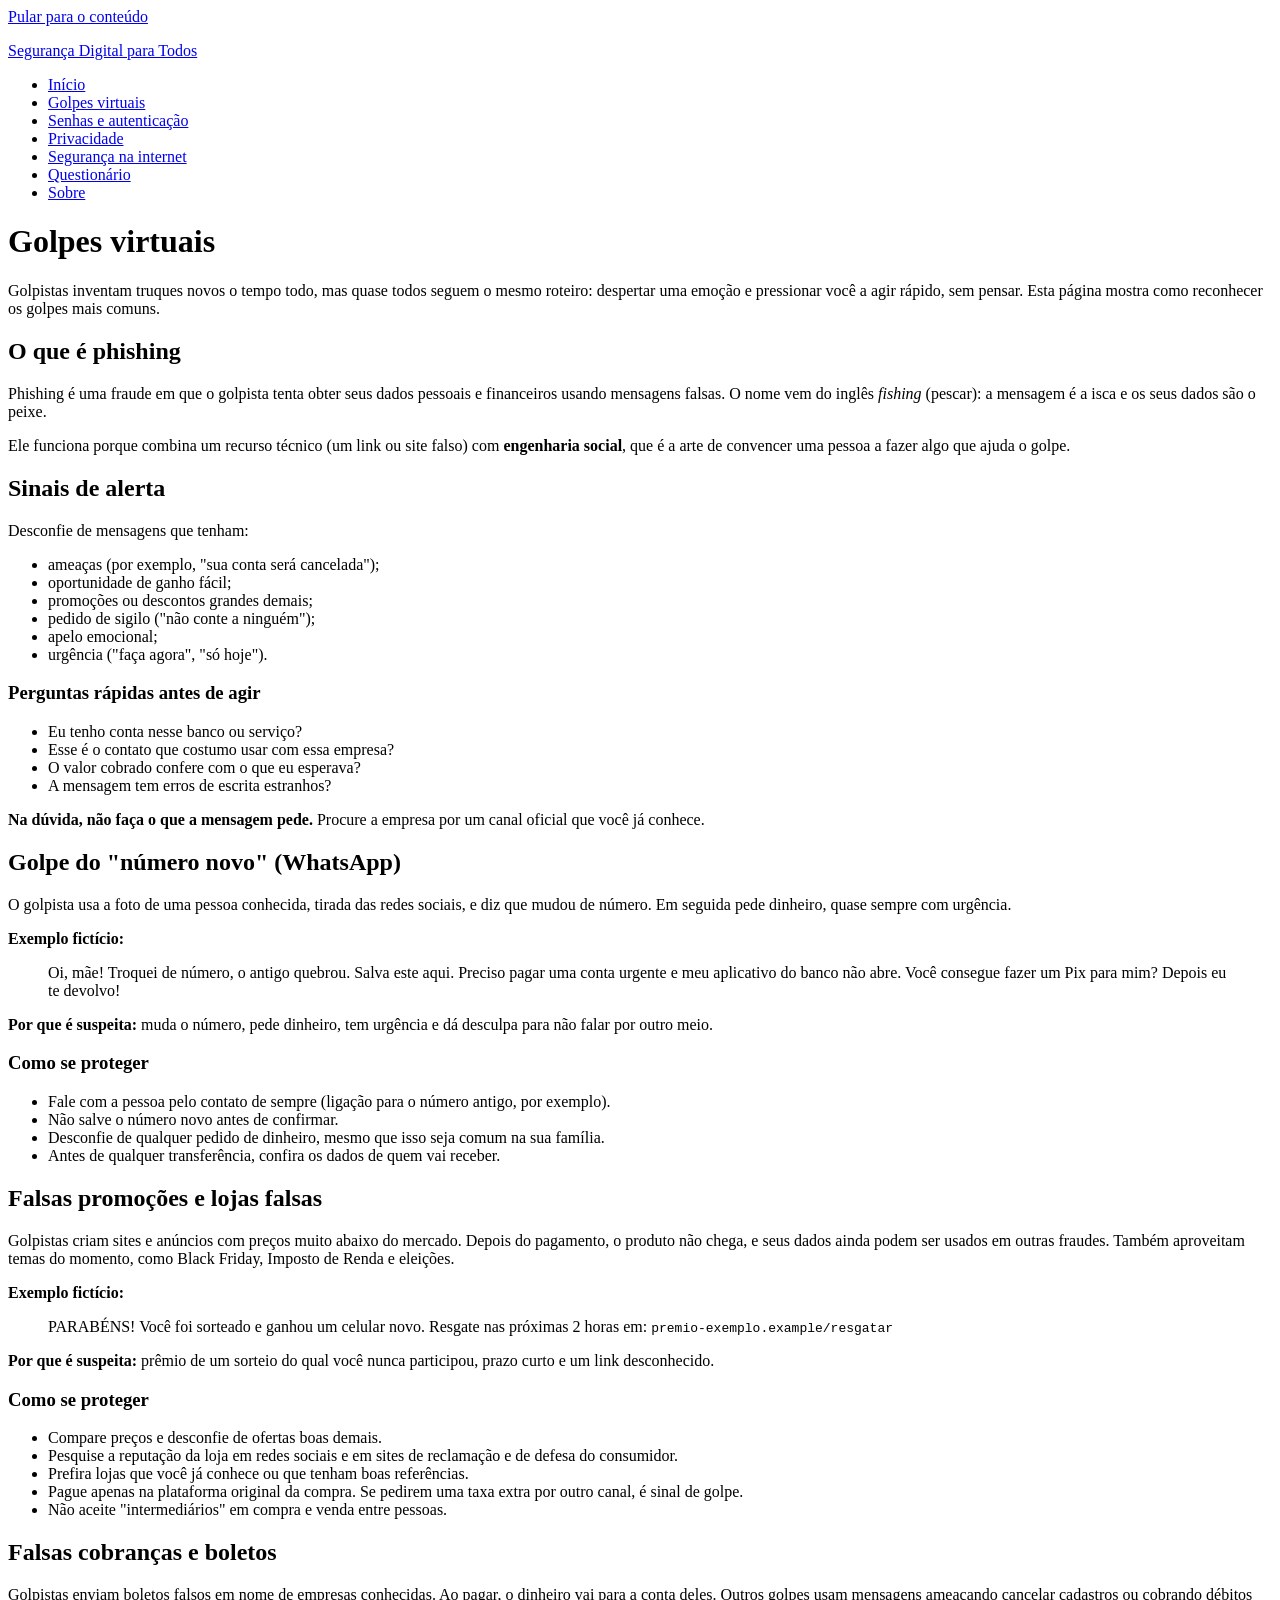
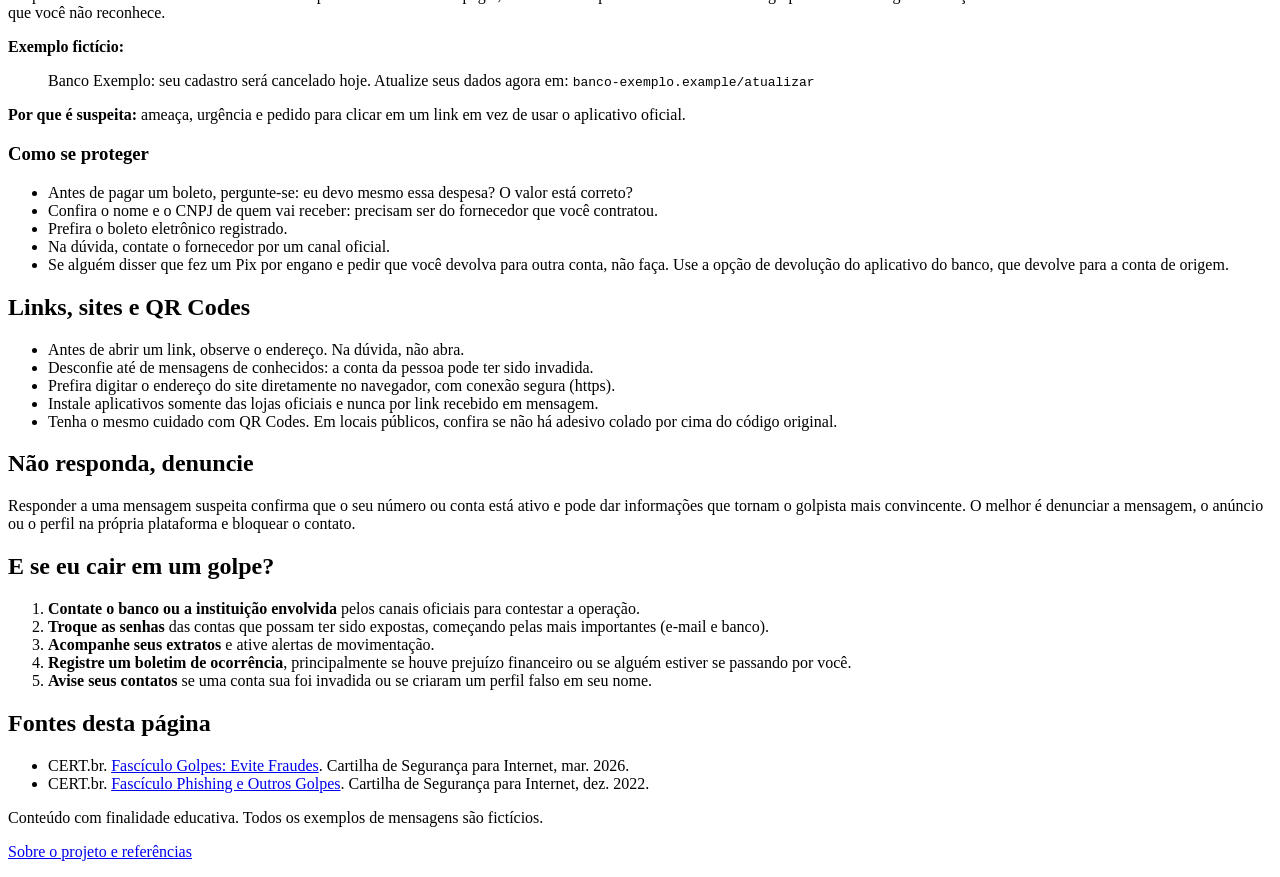
==== pages/golpes.html @ be24f1cc "Adiciona páginas de golpes e senhas" ====
<!DOCTYPE html>
<html lang="pt-BR">
<head>
  <meta charset="UTF-8">
  <meta name="viewport" content="width=device-width, initial-scale=1">
  <meta name="description" content="Aprenda a reconhecer phishing, golpes por WhatsApp, falsas promoções e boletos falsos.">
  <title>Golpes virtuais | Segurança Digital para Todos</title>
  <link rel="stylesheet" href="../css/style.css">
</head>
<body>
  <a class="skip-link" href="#conteudo">Pular para o conteúdo</a>

  <header class="site-header">
    <p class="site-title"><a href="../index.html">Segurança Digital para Todos</a></p>
    <nav aria-label="Navegação principal">
      <ul>
        <li><a href="../index.html">Início</a></li>
        <li><a href="golpes.html" aria-current="page">Golpes virtuais</a></li>
        <li><a href="senhas.html">Senhas e autenticação</a></li>
        <li><a href="privacidade.html">Privacidade</a></li>
        <li><a href="seguranca.html">Segurança na internet</a></li>
        <li><a href="questionario.html">Questionário</a></li>
        <li><a href="sobre.html">Sobre</a></li>
      </ul>
    </nav>
  </header>

  <main id="conteudo">
    <h1>Golpes virtuais</h1>
    <p>Golpistas inventam truques novos o tempo todo, mas quase todos seguem o mesmo roteiro: despertar uma emoção e pressionar você a agir rápido, sem pensar. Esta página mostra como reconhecer os golpes mais comuns.</p>

    <section aria-labelledby="phishing">
      <h2 id="phishing">O que é phishing</h2>
      <p>Phishing é uma fraude em que o golpista tenta obter seus dados pessoais e financeiros usando mensagens falsas. O nome vem do inglês <em>fishing</em> (pescar): a mensagem é a isca e os seus dados são o peixe.</p>
      <p>Ele funciona porque combina um recurso técnico (um link ou site falso) com <strong>engenharia social</strong>, que é a arte de convencer uma pessoa a fazer algo que ajuda o golpe.</p>
    </section>

    <section aria-labelledby="sinais">
      <h2 id="sinais">Sinais de alerta</h2>
      <p>Desconfie de mensagens que tenham:</p>
      <ul>
        <li>ameaças (por exemplo, "sua conta será cancelada");</li>
        <li>oportunidade de ganho fácil;</li>
        <li>promoções ou descontos grandes demais;</li>
        <li>pedido de sigilo ("não conte a ninguém");</li>
        <li>apelo emocional;</li>
        <li>urgência ("faça agora", "só hoje").</li>
      </ul>
      <h3>Perguntas rápidas antes de agir</h3>
      <ul>
        <li>Eu tenho conta nesse banco ou serviço?</li>
        <li>Esse é o contato que costumo usar com essa empresa?</li>
        <li>O valor cobrado confere com o que eu esperava?</li>
        <li>A mensagem tem erros de escrita estranhos?</li>
      </ul>
      <p><strong>Na dúvida, não faça o que a mensagem pede.</strong> Procure a empresa por um canal oficial que você já conhece.</p>
    </section>

    <section aria-labelledby="whatsapp">
      <h2 id="whatsapp">Golpe do "número novo" (WhatsApp)</h2>
      <p>O golpista usa a foto de uma pessoa conhecida, tirada das redes sociais, e diz que mudou de número. Em seguida pede dinheiro, quase sempre com urgência.</p>
      <aside class="exemplo" aria-label="Exemplo fictício de mensagem fraudulenta">
        <p><strong>Exemplo fictício:</strong></p>
        <blockquote>
          <p>Oi, mãe! Troquei de número, o antigo quebrou. Salva este aqui. Preciso pagar uma conta urgente e meu aplicativo do banco não abre. Você consegue fazer um Pix para mim? Depois eu te devolvo!</p>
        </blockquote>
        <p><strong>Por que é suspeita:</strong> muda o número, pede dinheiro, tem urgência e dá desculpa para não falar por outro meio.</p>
      </aside>
      <h3>Como se proteger</h3>
      <ul>
        <li>Fale com a pessoa pelo contato de sempre (ligação para o número antigo, por exemplo).</li>
        <li>Não salve o número novo antes de confirmar.</li>
        <li>Desconfie de qualquer pedido de dinheiro, mesmo que isso seja comum na sua família.</li>
        <li>Antes de qualquer transferência, confira os dados de quem vai receber.</li>
      </ul>
    </section>

    <section aria-labelledby="promocoes">
      <h2 id="promocoes">Falsas promoções e lojas falsas</h2>
      <p>Golpistas criam sites e anúncios com preços muito abaixo do mercado. Depois do pagamento, o produto não chega, e seus dados ainda podem ser usados em outras fraudes. Também aproveitam temas do momento, como Black Friday, Imposto de Renda e eleições.</p>
      <aside class="exemplo" aria-label="Exemplo fictício de mensagem fraudulenta">
        <p><strong>Exemplo fictício:</strong></p>
        <blockquote>
          <p>PARABÉNS! Você foi sorteado e ganhou um celular novo. Resgate nas próximas 2 horas em: <code>premio-exemplo.example/resgatar</code></p>
        </blockquote>
        <p><strong>Por que é suspeita:</strong> prêmio de um sorteio do qual você nunca participou, prazo curto e um link desconhecido.</p>
      </aside>
      <h3>Como se proteger</h3>
      <ul>
        <li>Compare preços e desconfie de ofertas boas demais.</li>
        <li>Pesquise a reputação da loja em redes sociais e em sites de reclamação e de defesa do consumidor.</li>
        <li>Prefira lojas que você já conhece ou que tenham boas referências.</li>
        <li>Pague apenas na plataforma original da compra. Se pedirem uma taxa extra por outro canal, é sinal de golpe.</li>
        <li>Não aceite "intermediários" em compra e venda entre pessoas.</li>
      </ul>
    </section>

    <section aria-labelledby="cobrancas">
      <h2 id="cobrancas">Falsas cobranças e boletos</h2>
      <p>Golpistas enviam boletos falsos em nome de empresas conhecidas. Ao pagar, o dinheiro vai para a conta deles. Outros golpes usam mensagens ameaçando cancelar cadastros ou cobrando débitos que você não reconhece.</p>
      <aside class="exemplo" aria-label="Exemplo fictício de mensagem fraudulenta">
        <p><strong>Exemplo fictício:</strong></p>
        <blockquote>
          <p>Banco Exemplo: seu cadastro será cancelado hoje. Atualize seus dados agora em: <code>banco-exemplo.example/atualizar</code></p>
        </blockquote>
        <p><strong>Por que é suspeita:</strong> ameaça, urgência e pedido para clicar em um link em vez de usar o aplicativo oficial.</p>
      </aside>
      <h3>Como se proteger</h3>
      <ul>
        <li>Antes de pagar um boleto, pergunte-se: eu devo mesmo essa despesa? O valor está correto?</li>
        <li>Confira o nome e o CNPJ de quem vai receber: precisam ser do fornecedor que você contratou.</li>
        <li>Prefira o boleto eletrônico registrado.</li>
        <li>Na dúvida, contate o fornecedor por um canal oficial.</li>
        <li>Se alguém disser que fez um Pix por engano e pedir que você devolva para outra conta, não faça. Use a opção de devolução do aplicativo do banco, que devolve para a conta de origem.</li>
      </ul>
    </section>

    <section aria-labelledby="links">
      <h2 id="links">Links, sites e QR Codes</h2>
      <ul>
        <li>Antes de abrir um link, observe o endereço. Na dúvida, não abra.</li>
        <li>Desconfie até de mensagens de conhecidos: a conta da pessoa pode ter sido invadida.</li>
        <li>Prefira digitar o endereço do site diretamente no navegador, com conexão segura (https).</li>
        <li>Instale aplicativos somente das lojas oficiais e nunca por link recebido em mensagem.</li>
        <li>Tenha o mesmo cuidado com QR Codes. Em locais públicos, confira se não há adesivo colado por cima do código original.</li>
      </ul>
    </section>

    <section aria-labelledby="denunciar">
      <h2 id="denunciar">Não responda, denuncie</h2>
      <p>Responder a uma mensagem suspeita confirma que o seu número ou conta está ativo e pode dar informações que tornam o golpista mais convincente. O melhor é denunciar a mensagem, o anúncio ou o perfil na própria plataforma e bloquear o contato.</p>
    </section>

    <section aria-labelledby="caiu">
      <h2 id="caiu">E se eu cair em um golpe?</h2>
      <ol>
        <li><strong>Contate o banco ou a instituição envolvida</strong> pelos canais oficiais para contestar a operação.</li>
        <li><strong>Troque as senhas</strong> das contas que possam ter sido expostas, começando pelas mais importantes (e-mail e banco).</li>
        <li><strong>Acompanhe seus extratos</strong> e ative alertas de movimentação.</li>
        <li><strong>Registre um boletim de ocorrência</strong>, principalmente se houve prejuízo financeiro ou se alguém estiver se passando por você.</li>
        <li><strong>Avise seus contatos</strong> se uma conta sua foi invadida ou se criaram um perfil falso em seu nome.</li>
      </ol>
    </section>

    <section aria-labelledby="fonte-golpes">
      <h2 id="fonte-golpes">Fontes desta página</h2>
      <ul>
        <li>CERT.br. <a href="https://cartilha.cert.br/fasciculos/golpes-evite-fraudes/fasciculo-golpes-evite-fraudes-grafica.pdf">Fascículo Golpes: Evite Fraudes</a>. Cartilha de Segurança para Internet, mar. 2026.</li>
        <li>CERT.br. <a href="https://cartilha.cert.br/guardiao/fasciculo-phishing-golpes-egc.pdf">Fascículo Phishing e Outros Golpes</a>. Cartilha de Segurança para Internet, dez. 2022.</li>
      </ul>
    </section>
  </main>

  <footer class="site-footer">
    <p>Conteúdo com finalidade educativa. Todos os exemplos de mensagens são fictícios.</p>
    <p><a href="sobre.html">Sobre o projeto e referências</a></p>
  </footer>
</body>
</html>
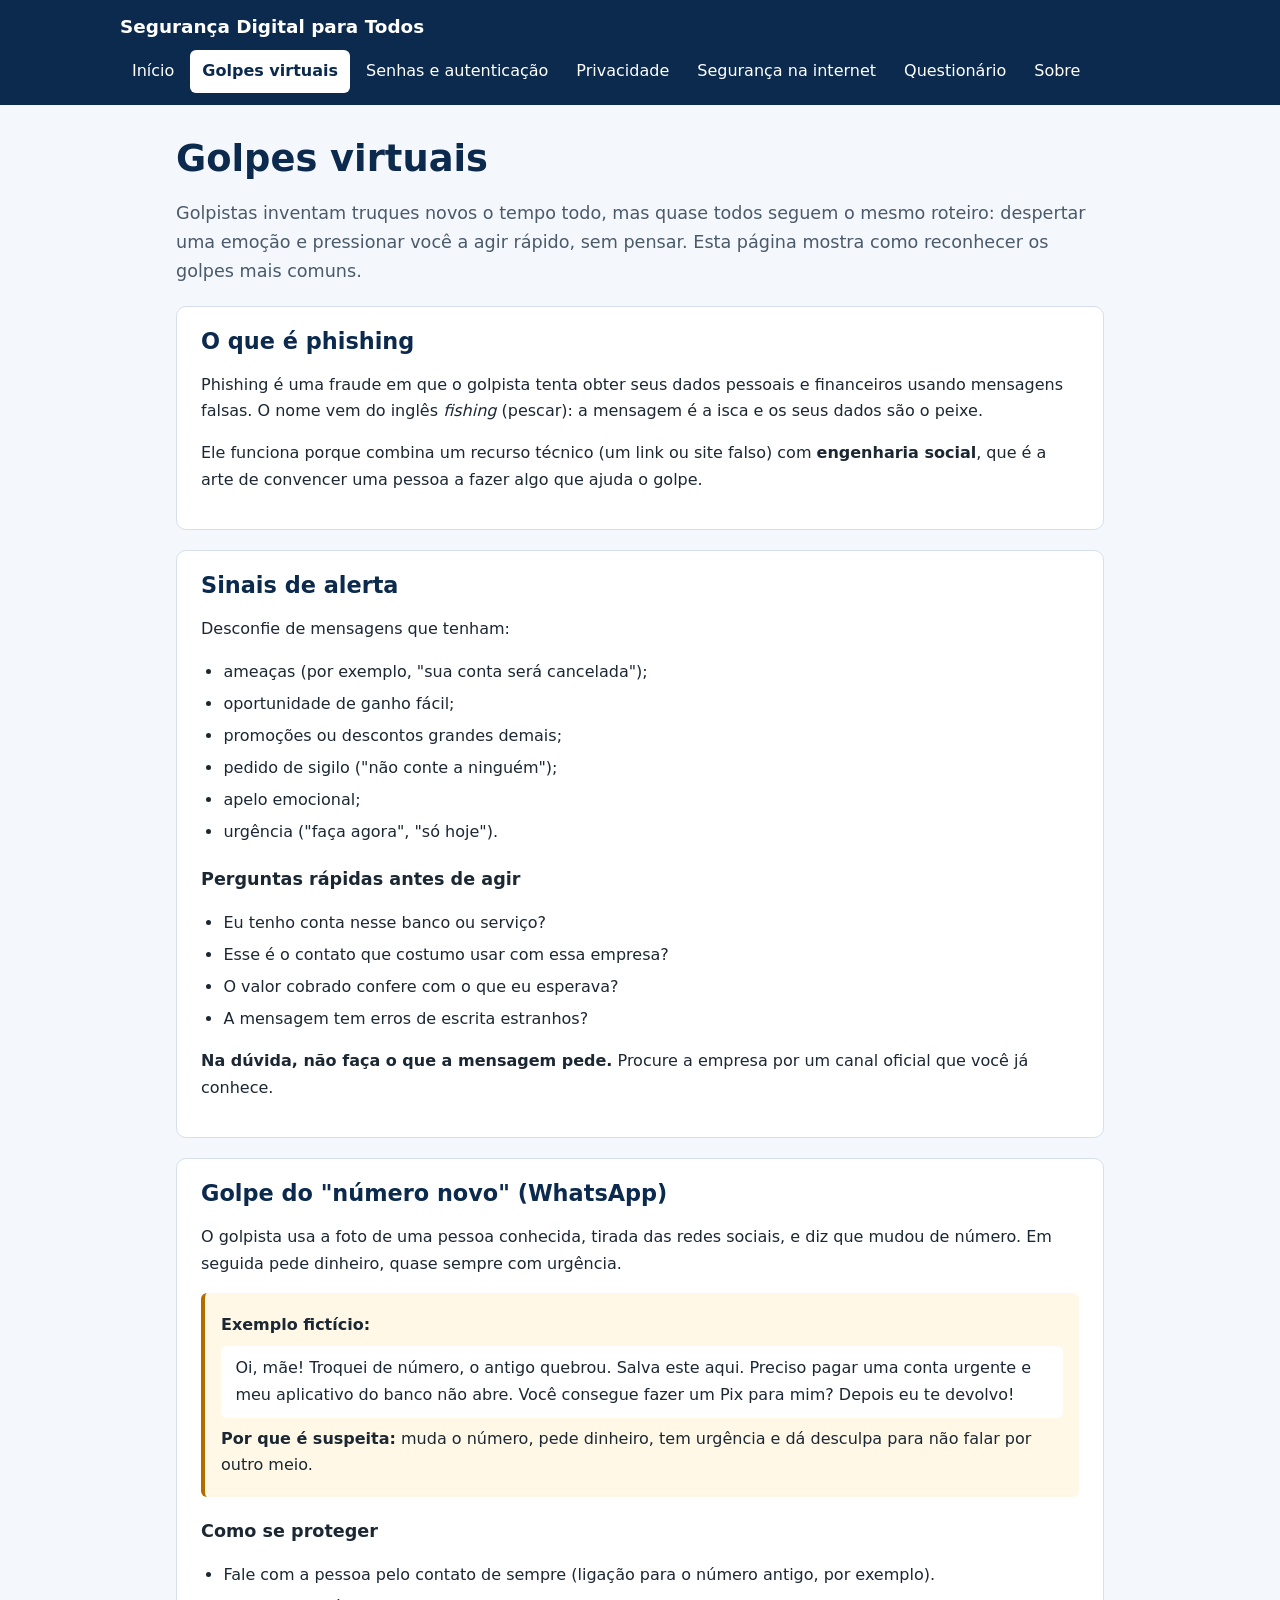
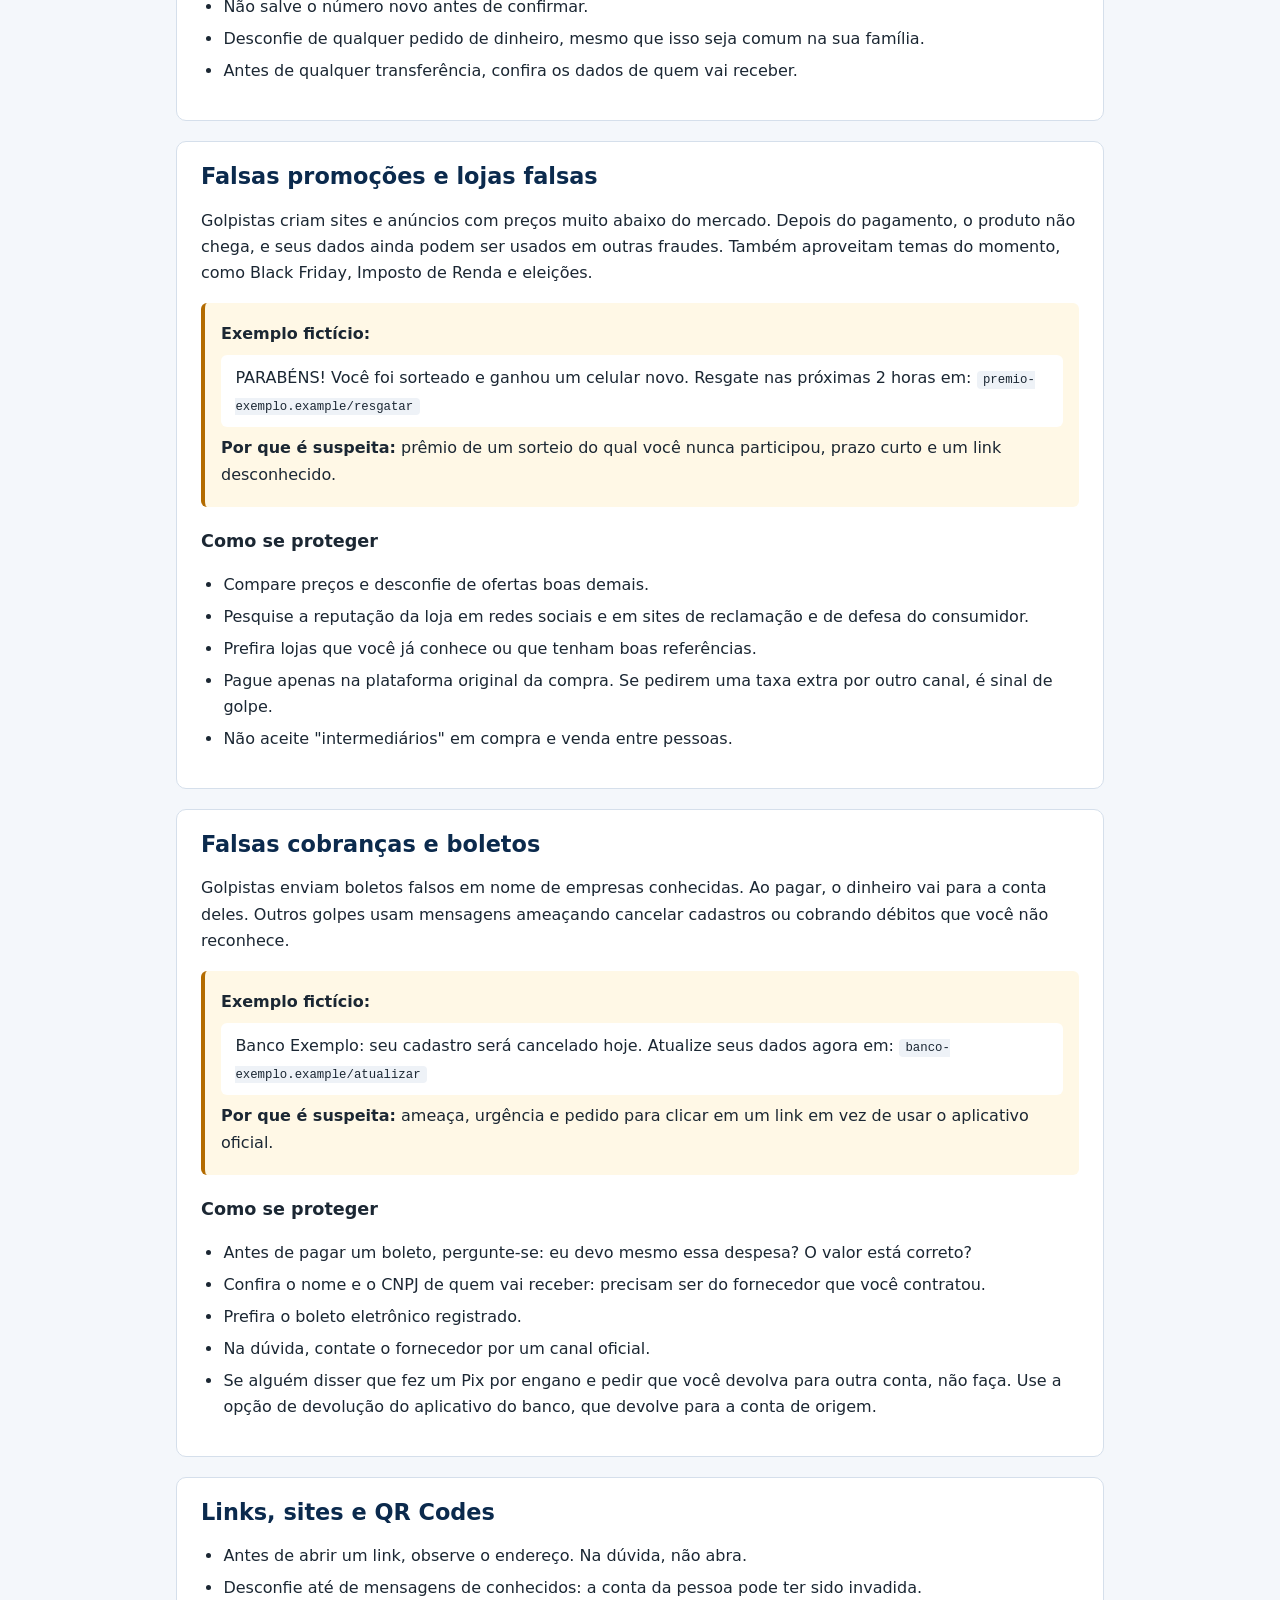
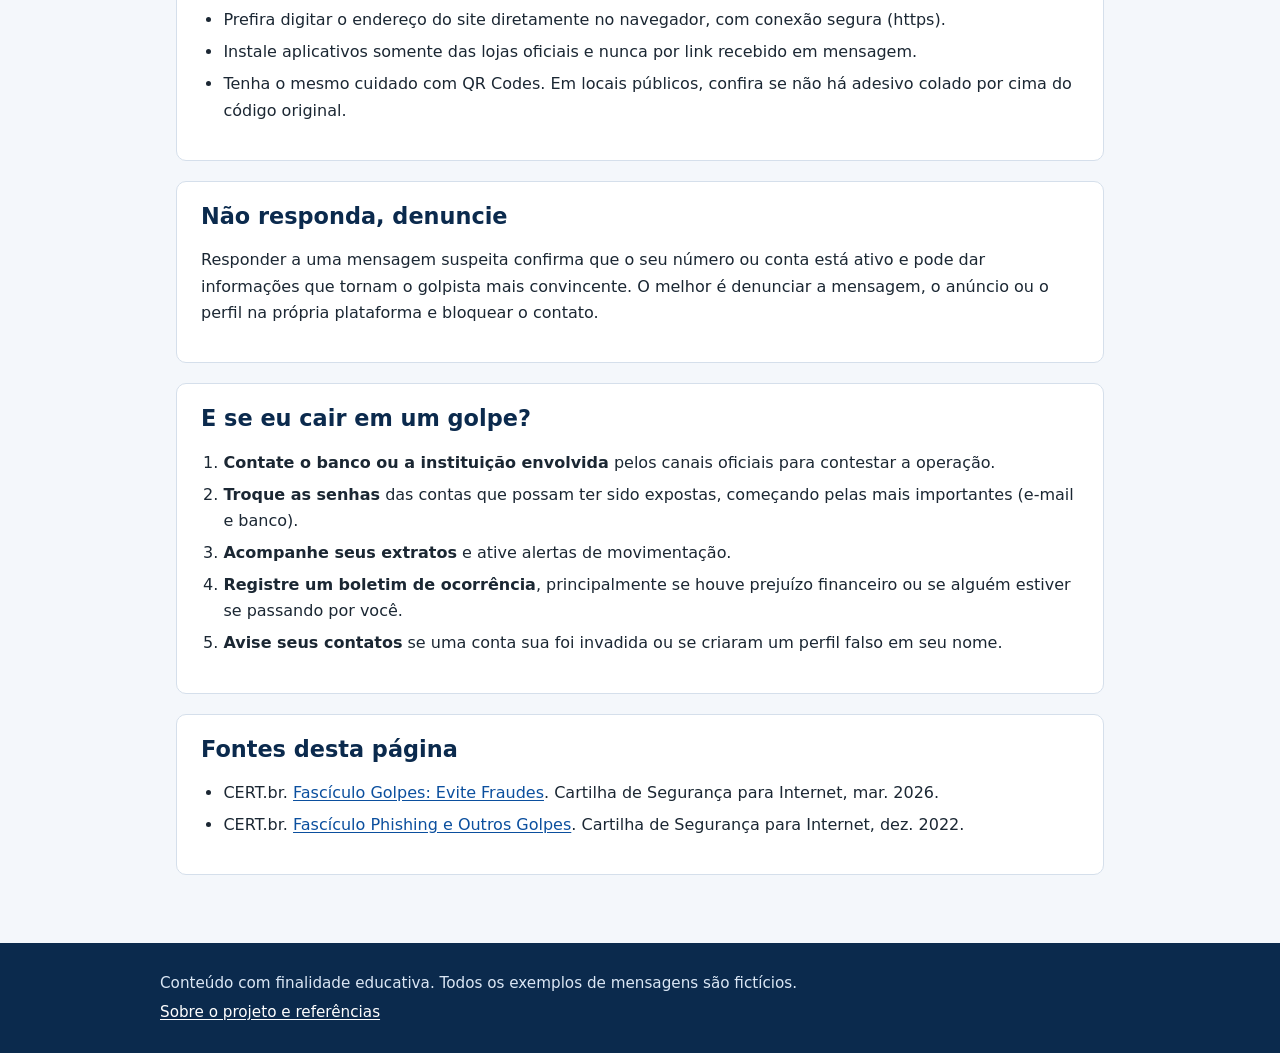
==== commit 0275da9a: "Adiciona CSS, questionario, pagina sobre e menu responsivo" ====
--- a/pages/golpes.html
+++ b/pages/golpes.html
@@ -155,5 +155,5 @@
     <p>Conteúdo com finalidade educativa. Todos os exemplos de mensagens são fictícios.</p>
     <p><a href="sobre.html">Sobre o projeto e referências</a></p>
   </footer>
-</body>
+<script src="../js/main.js" defer></script></body>
 </html>
--- a/css/style.css
+++ b/css/style.css
@@ -0,0 +1,143 @@
+:root {
+  --azul: #0b4f9e;
+  --azul-escuro: #0b2a4d;
+  --azul-claro: #e8f1fb;
+  --texto: #1b2733;
+  --texto-suave: #4a5a6a;
+  --fundo: #f4f7fb;
+  --borda: #d5dfeb;
+  --acerto: #146c2e;
+  --erro: #a12622;
+  --raio: 10px;
+}
+
+*, *::before, *::after { box-sizing: border-box; }
+[hidden] { display: none !important; }
+
+html { font-size: 100%; scroll-behavior: smooth; }
+@media (prefers-reduced-motion: reduce) { html { scroll-behavior: auto; } }
+
+body {
+  margin: 0;
+  font-family: system-ui, -apple-system, "Segoe UI", Roboto, Arial, sans-serif;
+  line-height: 1.65;
+  color: var(--texto);
+  background: var(--fundo);
+}
+
+a { color: var(--azul); text-underline-offset: 2px; }
+a:hover { color: #083a75; }
+:focus-visible { outline: 3px solid #f5a623; outline-offset: 2px; }
+
+/* Link "pular para o conteúdo" */
+.skip-link {
+  position: absolute; left: 1rem; top: -4rem; z-index: 100;
+  background: #fff; color: var(--azul-escuro);
+  padding: .6rem 1rem; border-radius: 6px; font-weight: 600;
+}
+.skip-link:focus { top: .75rem; }
+
+/* Cabeçalho e navegação */
+.site-header {
+  display: flex; flex-wrap: wrap; align-items: center;
+  justify-content: space-between; gap: .5rem 1.5rem;
+  padding: .75rem max(1rem, calc((100% - 1040px) / 2));
+  background: var(--azul-escuro); color: #fff;
+}
+.site-title { margin: 0; font-weight: 700; font-size: 1.15rem; }
+.site-title a { color: #fff; text-decoration: none; }
+.site-header nav ul { list-style: none; margin: 0; padding: 0; display: flex; flex-wrap: wrap; gap: .25rem; }
+.site-header nav li { margin: 0; }
+.site-header nav a { display: block; padding: .5rem .75rem; color: #fff; text-decoration: none; border-radius: 6px; }
+.site-header nav a:hover { background: rgba(255, 255, 255, .16); }
+.site-header nav a[aria-current="page"] { background: #fff; color: var(--azul-escuro); font-weight: 600; }
+
+.menu-toggle {
+  display: none; background: transparent; color: #fff; font: inherit; cursor: pointer;
+  border: 2px solid rgba(255, 255, 255, .7); border-radius: 6px; padding: .4rem .9rem;
+}
+@media (max-width: 900px) {
+  .js .menu-toggle { display: inline-block; }
+  .js .site-header nav { display: none; width: 100%; }
+  .js .site-header nav.aberto { display: block; }
+  .site-header nav ul { flex-direction: column; }
+}
+
+/* Conteúdo */
+main { max-width: 960px; margin: 0 auto; padding: 2rem 1rem 3rem; }
+h1 { font-size: clamp(1.7rem, 4vw, 2.3rem); line-height: 1.2; color: var(--azul-escuro); margin: 0 0 .75rem; }
+h2 { font-size: 1.4rem; line-height: 1.3; color: var(--azul-escuro); margin: 0 0 .75rem; }
+h3 { font-size: 1.1rem; margin: 1.25rem 0 .4rem; }
+main > h1 + p { font-size: 1.1rem; color: var(--texto-suave); }
+
+main section {
+  background: #fff; border: 1px solid var(--borda); border-radius: var(--raio);
+  padding: 1.25rem 1.5rem; margin: 1.25rem 0;
+}
+ul, ol { padding-left: 1.4rem; }
+li { margin: .35rem 0; }
+code { background: #eef2f7; padding: .1rem .4rem; border-radius: 4px; font-size: .95em; word-break: break-word; }
+
+/* Exemplos fictícios de mensagens */
+.exemplo {
+  background: #fff8e6; border-left: 4px solid #b36b00;
+  padding: .75rem 1rem; border-radius: 6px; margin: 1rem 0;
+}
+.exemplo p { margin: .4rem 0; }
+.exemplo blockquote { margin: .5rem 0; padding: .6rem .9rem; background: #fff; border-radius: 6px; }
+.exemplo blockquote p { margin: 0; }
+
+/* Botões */
+.btn {
+  display: inline-block; padding: .7rem 1.3rem; background: var(--azul); color: #fff;
+  border: 2px solid var(--azul); border-radius: 8px; font: inherit; font-weight: 600;
+  text-decoration: none; cursor: pointer;
+}
+.btn:hover:not(:disabled) { background: #083a75; border-color: #083a75; color: #fff; }
+.btn:disabled { opacity: .55; cursor: not-allowed; }
+
+/* Página inicial */
+main > .hero {
+  background: linear-gradient(135deg, var(--azul-escuro), var(--azul));
+  color: #fff; border: none; padding: 2.5rem 1.5rem;
+}
+.hero h1 { color: #fff; }
+.hero p { color: #e6f0fb; max-width: 60ch; font-size: 1.1rem; }
+.hero .btn { background: #fff; color: var(--azul-escuro); border-color: #fff; }
+.hero .btn:hover:not(:disabled) { background: var(--azul-claro); border-color: var(--azul-claro); color: var(--azul-escuro); }
+
+.cards {
+  list-style: none; margin: 1rem 0 0; padding: 0; display: grid; gap: 1rem;
+  grid-template-columns: repeat(auto-fit, minmax(250px, 1fr));
+}
+.cards li { background: var(--azul-claro); border: 1px solid var(--borda); border-radius: var(--raio); padding: 1rem 1.1rem; margin: 0; }
+.cards h3 { margin: .1rem 0 .4rem; }
+.cards h3 a { text-decoration: none; }
+.cards h3 a::after { content: " \2192"; }
+.cards p { margin: 0; color: var(--texto-suave); }
+
+/* Questionário */
+.quiz { background: #fff; border: 1px solid var(--borda); border-radius: var(--raio); padding: 1.25rem 1.5rem; margin: 1.25rem 0; }
+.quiz fieldset { border: 0; margin: 0; padding: 0; min-width: 0; }
+.quiz legend { font-size: 1.2rem; font-weight: 700; padding: 0; margin-bottom: 1rem; }
+.quiz-progresso { margin: 0 0 .75rem; color: var(--texto-suave); font-weight: 600; }
+.opcao {
+  display: flex; gap: .75rem; align-items: flex-start; padding: .75rem 1rem;
+  margin: .5rem 0; border: 2px solid var(--borda); border-radius: 8px; cursor: pointer;
+}
+.opcao:hover { border-color: var(--azul); }
+.opcao input { margin-top: .3rem; width: 1.1rem; height: 1.1rem; flex: none; }
+.opcao.correta { border-color: var(--acerto); background: #e9f6ee; }
+.opcao.errada { border-color: var(--erro); background: #fdeceb; }
+.quiz-feedback { margin-top: 1rem; }
+.quiz-feedback:empty { display: none; }
+.quiz-feedback.feedback-ok, .quiz-feedback.feedback-erro { padding: .75rem 1rem; border-radius: 8px; border-left: 4px solid; background: #f4f7fb; }
+.feedback-ok { border-color: var(--acerto); }
+.feedback-erro { border-color: var(--erro); }
+.quiz-acoes { display: flex; flex-wrap: wrap; gap: .75rem; margin-top: 1rem; }
+.quiz-pontuacao { font-size: 1.3rem; font-weight: 700; color: var(--azul-escuro); }
+
+/* Rodapé */
+.site-footer { background: var(--azul-escuro); color: #dbe7f5; padding: 1.5rem max(1rem, calc((100% - 960px) / 2)); font-size: .95rem; }
+.site-footer p { margin: .25rem 0; }
+.site-footer a { color: #fff; }
